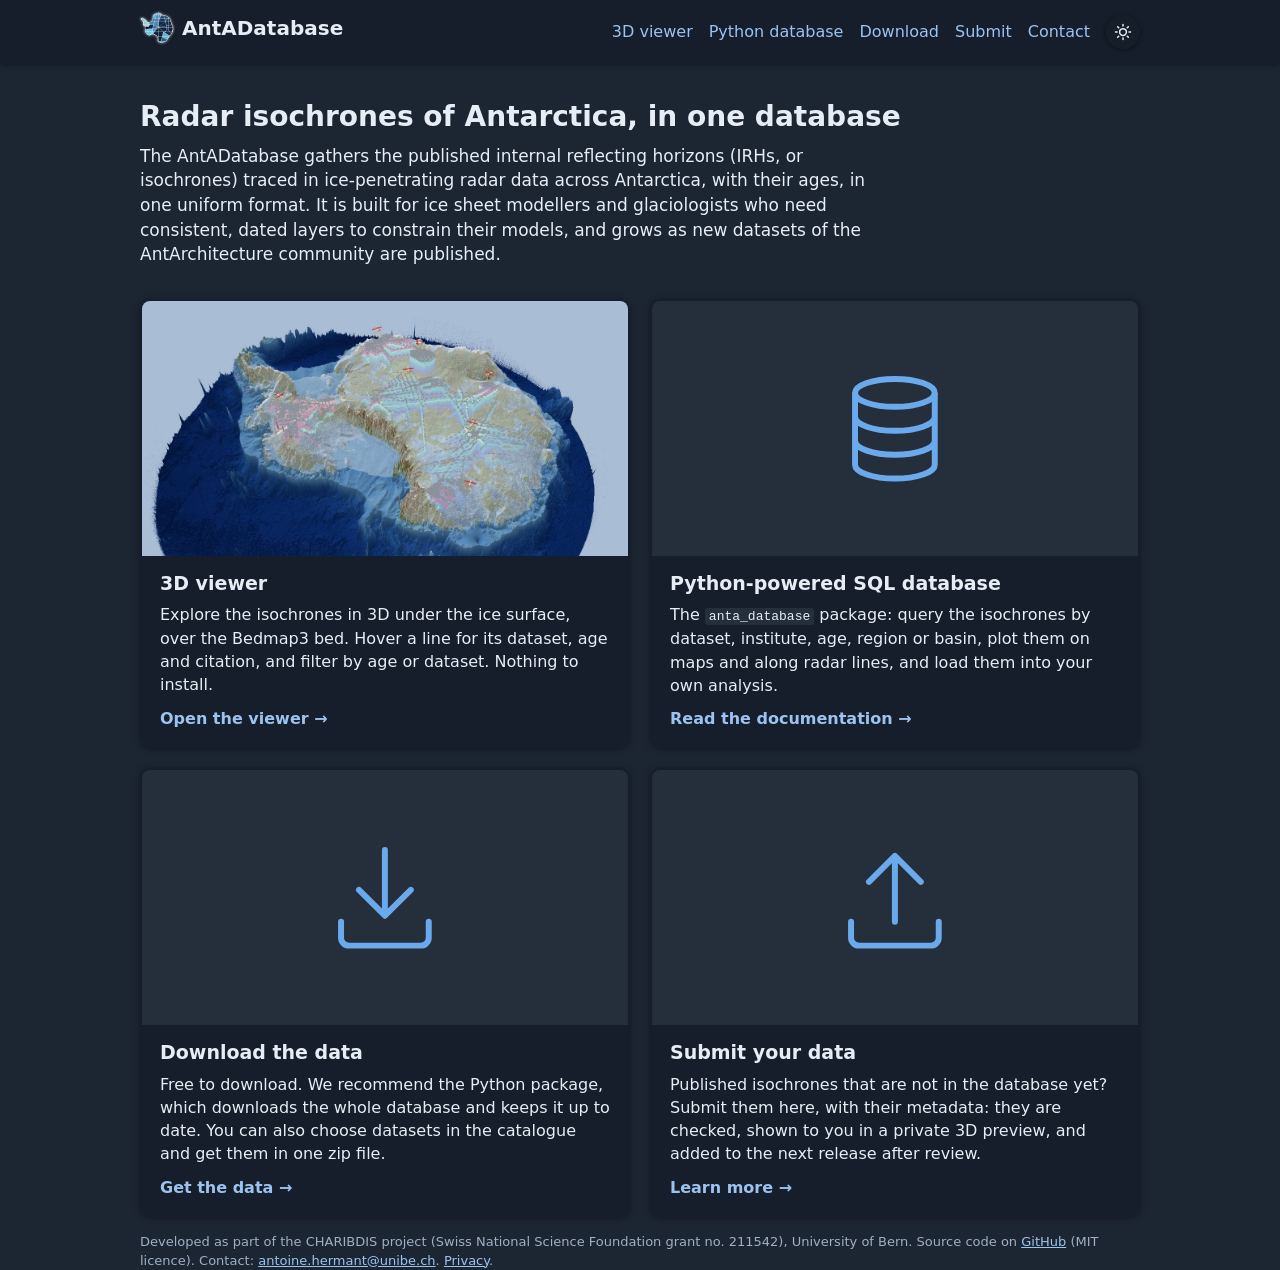
==== index.html @ e87b51c7 "Publish antadatabase.com" ====
<!doctype html>
<html lang="en">
  <head>
    <meta charset="UTF-8" />
    <meta name="viewport" content="width=device-width, initial-scale=1.0" />
    <meta name="color-scheme" content="light dark" />
    <title>AntADatabase: radar isochrones of Antarctica</title>
    <meta name="description" content="The AntADatabase gathers the published radar isochrones (internal reflecting horizons) of Antarctica, with their ages, in one format: explore them in 3D, query them in Python, download them, or submit your own." />
    <link rel="canonical" href="https://antadatabase.com/" />
    <link rel="icon" type="image/png" sizes="192x192" href="/favicon.png" />
    <link rel="icon" type="image/png" sizes="48x48" href="/favicon-48.png" />
    <link rel="apple-touch-icon" href="/apple-touch-icon.png" />
    <meta name="theme-color" content="#2a6aa8" />
    <meta property="og:type" content="website" />
    <meta property="og:site_name" content="AntADatabase" />
    <meta property="og:title" content="AntADatabase: radar isochrones of Antarctica" />
    <meta property="og:description" content="Published radar isochrones of Antarctica in one database: explore them in 3D, query them in Python, download them, or submit your own." />
    <meta property="og:url" content="https://antadatabase.com/" />
    <meta property="og:image" content="https://antadatabase.com/og-image.jpg?v=5" />
    <meta property="og:image:width" content="1200" />
    <meta property="og:image:height" content="630" />
    <meta property="og:image:alt" content="3D view of Antarctica with radar isochrones coloured by age under the ice surface, over the Bedmap3 bed topography, with radar tracks and survey aircraft" />
    <meta name="twitter:card" content="summary_large_image" />
    <!-- For search engines: the name of the site, and the database as a dataset (Google Dataset Search) -->
    <script type="application/ld+json">{"@context": "https://schema.org", "@type": "WebSite", "name": "AntADatabase", "alternateName": ["AntA Database", "AntA database", "Anta database", "anta database", "Anta Database", "ANTA database", "antadatabase", "AntA-Database", "AntA DB", "AntADatabase.com", "antadatabase.com"], "url": "https://antadatabase.com/"}</script>
    <script type="application/ld+json">{"@context": "https://schema.org", "@type": "Dataset", "name": "AntADatabase: radar isochrones of Antarctica", "description": "The AntADatabase gathers the published radar isochrones (internal reflecting horizons, IRHs) of the Antarctic ice sheet, with their ages, in one format: one netCDF file per radar line, with the depth of each isochrone along the line, indexed for queries by dataset, age, region, institute, project and radar instrument with the anta_database Python package. Each dataset keeps its original citation and DOIs.", "url": "https://antadatabase.com/", "sameAs": ["https://docs.antadatabase.com/intro.html", "https://github.com/antoinehermant/anta_database", "https://pypi.org/project/anta_database/"], "keywords": ["Antarctica", "ice sheet", "radar", "radiostratigraphy", "internal reflecting horizons", "isochrones", "englacial layers", "ice-penetrating radar", "AntArchitecture"], "creator": {"@type": "Person", "name": "Antoine Hermant", "affiliation": {"@type": "Organization", "name": "University of Bern"}}, "funder": {"@type": "Organization", "name": "Swiss National Science Foundation"}, "isAccessibleForFree": true, "license": {"@type": "CreativeWork", "name": "Each dataset is under the licence of its original publication", "url": "https://antadatabase.com/download/"}, "spatialCoverage": {"@type": "Place", "name": "Antarctica", "geo": {"@type": "GeoShape", "box": "-90 -180 -60 180"}}, "distribution": [{"@type": "DataDownload", "encodingFormat": "application/x-netcdf", "contentUrl": "https://antadatabase.com/download/"}]}</script>
    <script>
      // Theme before the first paint, as in src/theme.ts: dark unless "Light" (or "Auto"
      // and a light browser) was chosen
      const theme = localStorage.getItem("theme");
      const dark = theme !== "Light" && (theme !== "Auto" || matchMedia("(prefers-color-scheme: dark)").matches);
      document.documentElement.dataset.theme = dark ? "dark" : "light";
    </script>
    <script type="module" crossorigin src="/assets/theme-Cf9fWVna.js"></script>
    <script type="module" crossorigin src="/assets/page-C3RSL4xf.js"></script>
    <link rel="stylesheet" crossorigin href="/assets/home-L72Hw7YQ.css">
    <script>if (!new URLSearchParams(location.search).has("key")) {
        const s = document.createElement("script");
        s.async = true;
        s.src = "https://gc.zgo.at/count.js";
        s.dataset.goatcounter = "https://antadatabase.goatcounter.com/count";
        document.head.append(s);
      }</script>
  </head>
  <body>
    <header id="top">
      <div class="wrap">
        <h1><a href="/"><img class="logo" src="/logo.png" alt="" width="34" height="32" />AntADatabase</a></h1>
        <nav>
          <a href="/viewer/">3D viewer</a>
          <a href="https://docs.antadatabase.com/intro.html">Python database</a>
          <a href="/download/">Download</a>
          <a href="/submit/">Submit</a>
          <a href="/contact/">Contact</a>
        </nav>
        <button id="theme-toggle" class="theme-toggle" type="button"></button>
      </div>
    </header>
    <main class="wrap">
      <section id="hero">
        <h2>Radar isochrones of Antarctica, in one database</h2>
        <p>
          The AntADatabase gathers the published internal reflecting horizons (IRHs, or isochrones) traced in
          ice-penetrating radar data across Antarctica, with their ages, in one uniform format. It is built for ice sheet
          modellers and glaciologists who need consistent, dated layers to constrain their models, and grows as new
          datasets of the AntArchitecture community are published.
        </p>
      </section>

      <section id="panels">
        <a class="panel" href="/viewer/">
          <img class="thumb" src="/og-image.jpg" alt="3D view of Antarctica with radar isochrones coloured by age" width="1200" height="630" />
          <div class="body">
            <h3>3D viewer</h3>
            <p>
              Explore the isochrones in 3D under the ice surface, over the Bedmap3 bed. Hover a line for its dataset, age
              and citation, and filter by age or dataset. Nothing to install.
            </p>
            <span class="action">Open the viewer →</span>
          </div>
        </a>

        <a class="panel" href="https://docs.antadatabase.com/intro.html">
          <div class="thumb icon" aria-hidden="true">
            <svg viewBox="0 0 64 64" fill="none" stroke="currentColor" stroke-width="3">
              <ellipse cx="32" cy="14" rx="20" ry="7" />
              <path d="M12 14v36c0 3.9 9 7 20 7s20-3.1 20-7V14M12 26c0 3.9 9 7 20 7s20-3.1 20-7M12 38c0 3.9 9 7 20 7s20-3.1 20-7" />
            </svg>
          </div>
          <div class="body">
            <h3>Python-powered SQL database</h3>
            <p>
              The <code>anta_database</code> package: query the isochrones by dataset, institute, age, region or basin,
              plot them on maps and along radar lines, and load them into your own analysis.
            </p>
            <span class="action">Read the documentation →</span>
          </div>
        </a>

        <a class="panel" href="/download/">
          <div class="thumb icon" aria-hidden="true">
            <svg viewBox="0 0 64 64" fill="none" stroke="currentColor" stroke-width="3" stroke-linecap="round" stroke-linejoin="round">
              <path d="M32 8v32M19 28l13 13 13-13M10 44v8a4 4 0 0 0 4 4h36a4 4 0 0 0 4-4v-8" />
            </svg>
          </div>
          <div class="body">
            <h3>Download the data</h3>
            <p>
              Free to download. We recommend the Python package, which downloads the whole database and keeps it up to
              date. You can also choose datasets in the catalogue and get them in one zip file.
            </p>
            <span class="action">Get the data →</span>
          </div>
        </a>

        <a class="panel" href="/submit/">
          <div class="thumb icon" aria-hidden="true">
            <svg viewBox="0 0 64 64" fill="none" stroke="currentColor" stroke-width="3" stroke-linecap="round" stroke-linejoin="round">
              <path d="M32 44V12M19 24l13-13 13 13M10 44v8a4 4 0 0 0 4 4h36a4 4 0 0 0 4-4v-8" />
            </svg>
          </div>
          <div class="body">
            <!-- Two versions, until and once the portal is public (VITE_PORTAL_PUBLIC, src/page.ts) -->
            <h3>Submit your data <span class="badge" data-portal="closed" hidden>Coming soon</span></h3>
            <p data-portal="open">
              Published isochrones that are not in the database yet? Submit them here, with their metadata: they are
              checked, shown to you in a private 3D preview, and added to the next release after review.
            </p>
            <p data-portal="closed" hidden>
              Published isochrones that are not in the database yet? Soon you will be able to submit them here, with their
              metadata, to be added to the next release.
            </p>
            <span class="action">Learn more →</span>
          </div>
        </a>
      </section>
    </main>
    <footer class="wrap muted">
      Developed as part of the CHARIBDIS project (Swiss National Science Foundation grant no. 211542), University of
      Bern. Source code on <a href="https://github.com/antoinehermant/anta_database" target="_blank" rel="noopener">GitHub</a>
      (MIT licence). Contact: <a href="mailto:antoine.hermant@unibe.ch">antoine.hermant@unibe.ch</a>. <a href="/privacy/">Privacy</a>.
    </footer>
  </body>
</html>
---- assets/home-L72Hw7YQ.css ----
:root{--lightningcss-light:initial;--lightningcss-dark: ;color-scheme:light;--background:#a9bdd4;--panel:#f7fafcf5;--text:#1c2733;--muted:#5a6a7c;--link:#1d5fa8;--shadow:#1e2d3c38;--widget:#1c273312;--widget-hover:#1c27331f;--accent:#2f74c0;--sidebar-width:300px}:root[data-theme=dark]{--lightningcss-light: ;--lightningcss-dark:initial;color-scheme:dark;--background:#1c2633;--panel:#161e2af2;--text:#e6edf5;--muted:#9fb0c4;--link:#9cc3ef;--shadow:#00000073;--widget:#e6edf514;--widget-hover:#e6edf524;--accent:#6aa9ec}.theme-toggle{background:var(--panel);width:34px;height:34px;color:var(--text);box-shadow:0 1px 4px var(--shadow);cursor:pointer;border:none;border-radius:50%;place-items:center;padding:0;display:grid}.theme-toggle:hover{color:var(--accent)}body{background:var(--background);color:var(--text);margin:0;font-family:system-ui,sans-serif;line-height:1.45}a{color:var(--link)}code{background:var(--widget);border-radius:3px;padding:1px 4px}.wrap{max-width:1000px;margin:0 auto;padding:0 20px}.muted{color:var(--muted)}#top{background:var(--panel);box-shadow:0 1px 6px var(--shadow)}#top .wrap{align-items:center;gap:16px;padding-top:12px;padding-bottom:12px;display:flex}#top h1{margin:0;font-size:20px}#top h1 a{color:inherit;align-items:center;gap:8px;text-decoration:none;display:inline-flex}#top h1 .logo{filter:drop-shadow(0 0 1px #fff9)}#top nav{flex-wrap:wrap;gap:4px 16px;margin-left:auto;display:flex}#top nav a{text-decoration:none}#top nav a:hover,#top nav a[aria-current=page]{text-decoration:underline}button{font:inherit;background:var(--widget);color:var(--text);cursor:pointer;border:0;border-radius:6px;padding:6px 14px}button:hover:not(:disabled){background:var(--widget-hover)}footer{padding:24px 20px 40px;font-size:13px}#theme-toggle{align-self:center}.back{margin:16px 0 -12px;font-size:14px}.back a{text-decoration:none}.back a:hover{text-decoration:underline}#hero h2{margin:36px 0 10px;font-size:28px;line-height:1.2}#hero p{max-width:760px;margin:0;font-size:17px}#panels{grid-template-columns:repeat(2,1fr);gap:20px;margin:32px 0 16px;display:grid}.panel{background:var(--panel);box-shadow:0 1px 6px var(--shadow);color:inherit;border:2px solid #0000;border-radius:10px;flex-direction:column;text-decoration:none;transition:transform .15s,border-color .15s;display:flex;overflow:hidden}.panel:hover,.panel:focus-visible{border-color:var(--accent);transform:translateY(-2px)}.panel .thumb{aspect-ratio:1200/630;object-fit:cover;width:100%;height:auto;display:block}.panel .icon{background:var(--widget);color:var(--accent);place-items:center;display:grid}.panel .icon svg{width:30%;height:50%}.panel .body{flex-direction:column;flex:1;padding:14px 18px 16px;display:flex}.panel h3{margin:0 0 6px;font-size:19px}.panel p{flex:1;margin:0 0 10px}.panel .action{color:var(--link);font-weight:600}.badge{background:var(--widget);color:var(--muted);vertical-align:middle;border-radius:10px;margin-left:6px;padding:1px 8px;font-size:12px;font-weight:600}@media (width<=700px){#panels{grid-template-columns:1fr}}
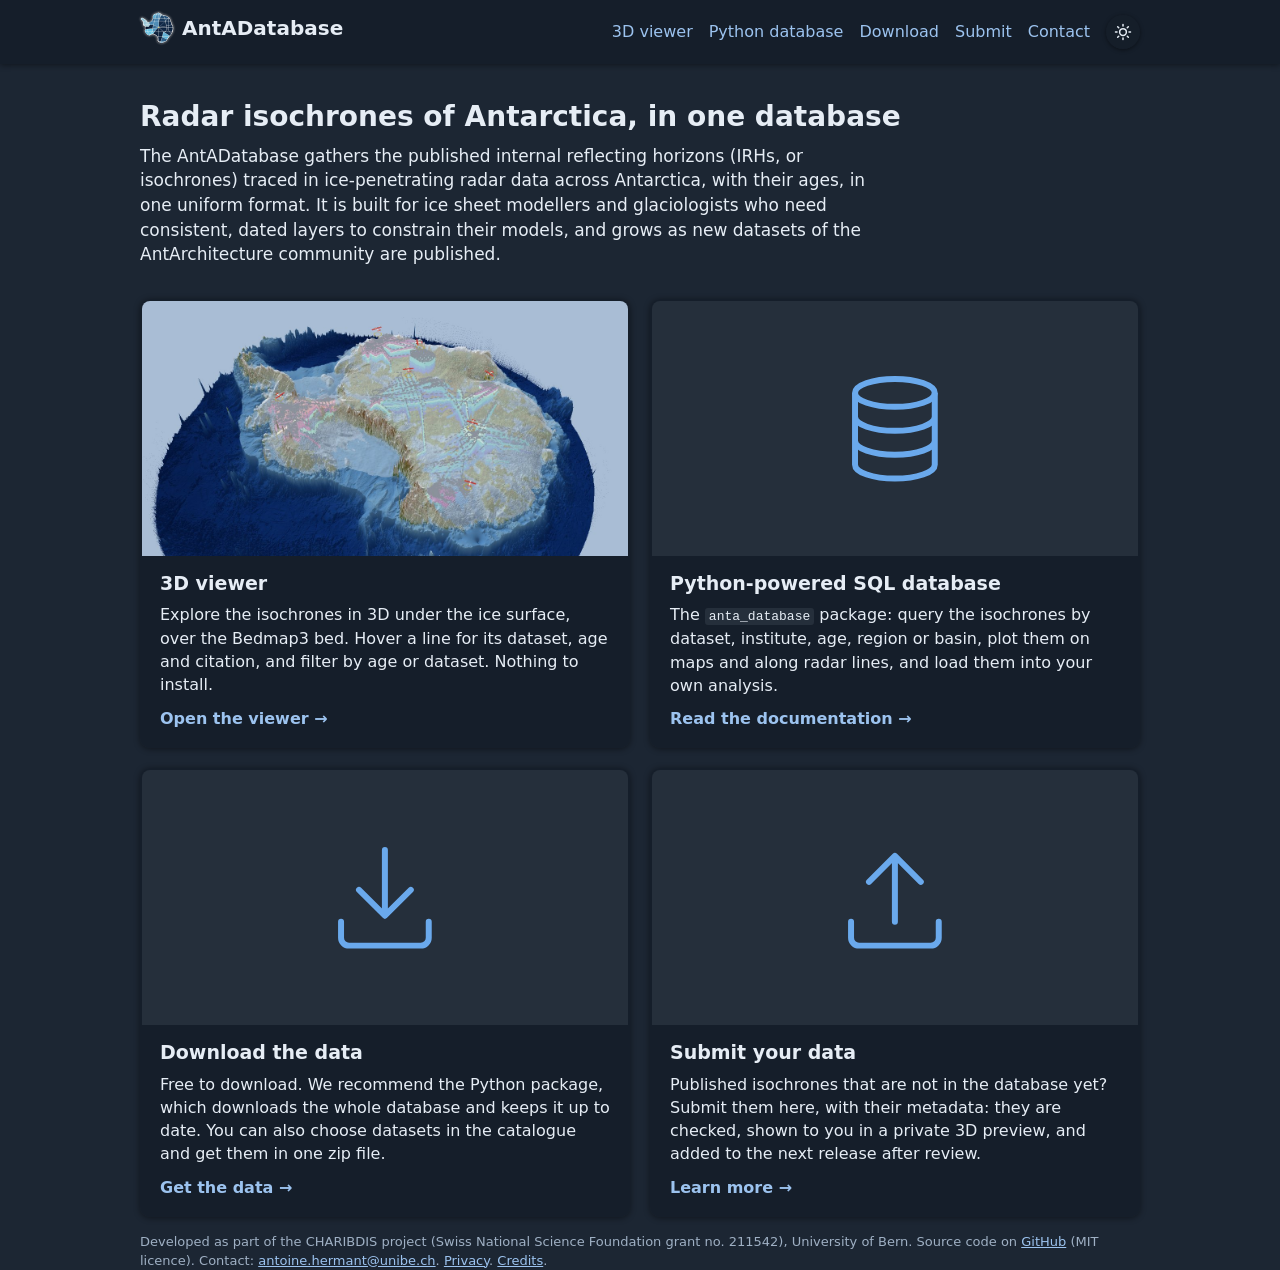
==== commit ac50a404: "Publish antadatabase.com" ====
--- a/index.html
+++ b/index.html
@@ -138,7 +138,7 @@
     <footer class="wrap muted">
       Developed as part of the CHARIBDIS project (Swiss National Science Foundation grant no. 211542), University of
       Bern. Source code on <a href="https://github.com/antoinehermant/anta_database" target="_blank" rel="noopener">GitHub</a>
-      (MIT licence). Contact: <a href="mailto:antoine.hermant@unibe.ch">antoine.hermant@unibe.ch</a>. <a href="/privacy/">Privacy</a>.
+      (MIT licence). Contact: <a href="mailto:antoine.hermant@unibe.ch">antoine.hermant@unibe.ch</a>. <a href="/privacy/">Privacy</a>. <a href="/credits/">Credits</a>.
     </footer>
   </body>
 </html>
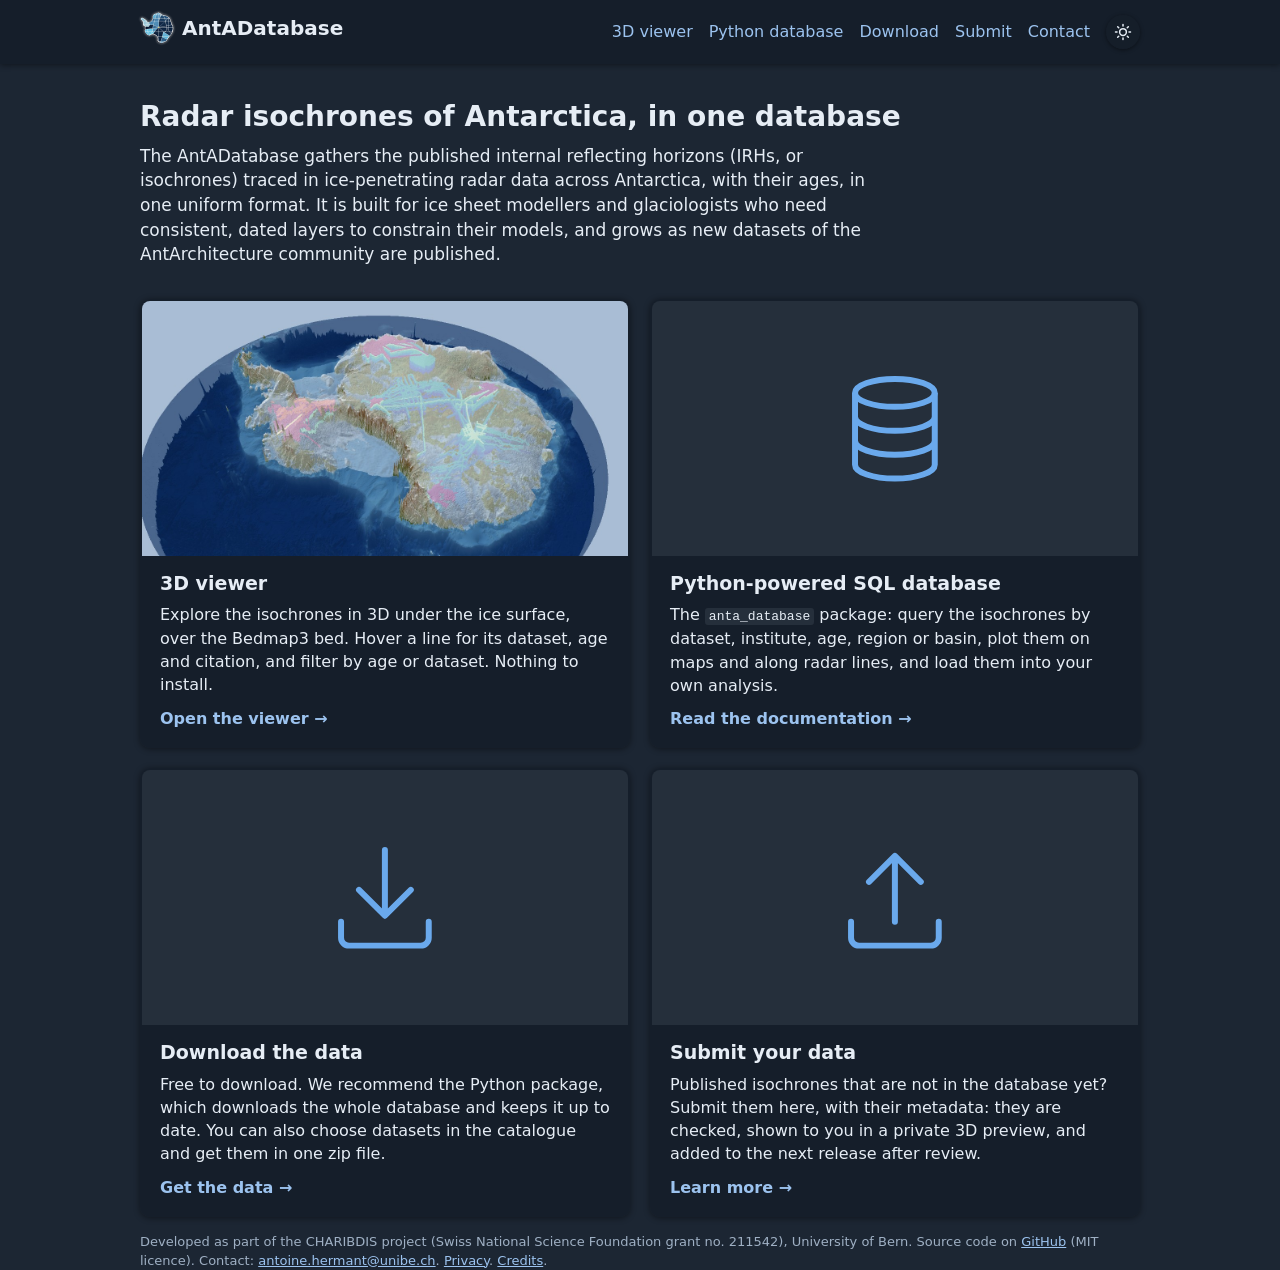
==== commit 0beccbef: "Publish antadatabase.com" ====
--- a/index.html
+++ b/index.html
@@ -16,7 +16,7 @@
     <meta property="og:title" content="AntADatabase: radar isochrones of Antarctica" />
     <meta property="og:description" content="Published radar isochrones of Antarctica in one database: explore them in 3D, query them in Python, download them, or submit your own." />
     <meta property="og:url" content="https://antadatabase.com/" />
-    <meta property="og:image" content="https://antadatabase.com/og-image.jpg?v=5" />
+    <meta property="og:image" content="https://antadatabase.com/og-image.jpg?v=6" />
     <meta property="og:image:width" content="1200" />
     <meta property="og:image:height" content="630" />
     <meta property="og:image:alt" content="3D view of Antarctica with radar isochrones coloured by age under the ice surface, over the Bedmap3 bed topography, with radar tracks and survey aircraft" />
